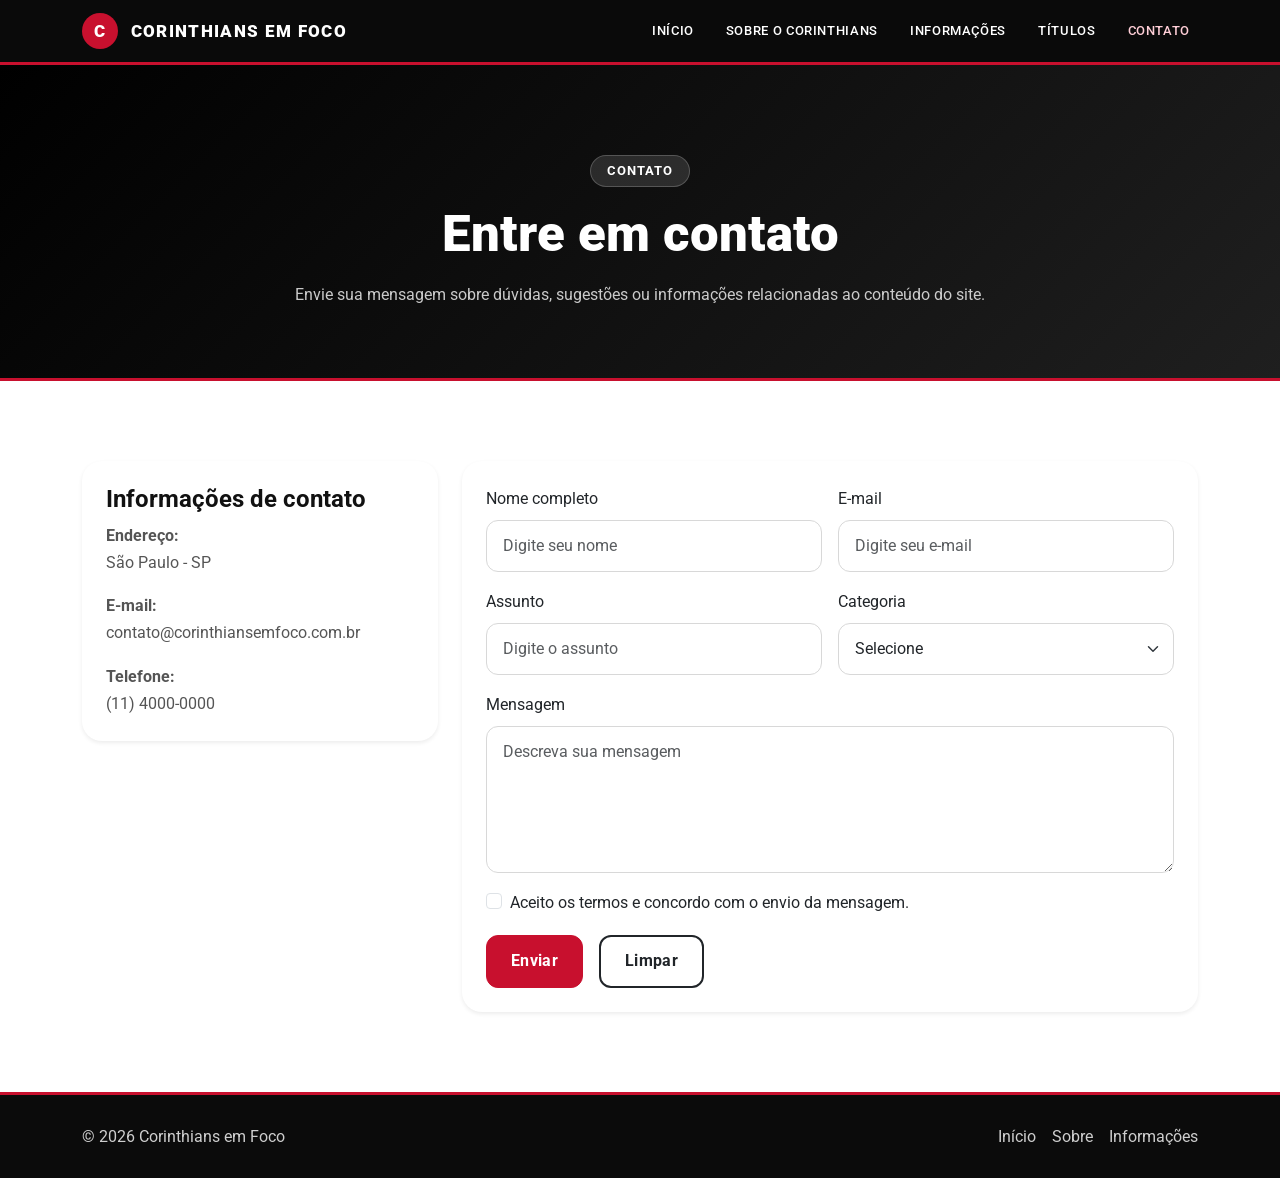
==== contato.html @ fe4ec122 "av1-3bimestre henrique" ====
<!DOCTYPE html>
<html lang="pt-BR">
<head>
  <meta charset="UTF-8">
  <meta name="viewport" content="width=device-width, initial-scale=1.0">
  <meta name="description" content="Formulário de contato do site Corinthians em Foco.">
  <title>Contato | Corinthians em Foco</title>
  <link rel="preconnect" href="https://fonts.googleapis.com">
  <link rel="preconnect" href="https://fonts.gstatic.com" crossorigin>
  <link href="https://fonts.googleapis.com/css2?family=Roboto:wght@400;500;700;900&display=swap" rel="stylesheet">
  <link href="https://cdn.jsdelivr.net/npm/bootstrap@5.3.3/dist/css/bootstrap.min.css" rel="stylesheet">
  <link rel="stylesheet" href="css/style.css">
</head>
<body>
  <header>
    <nav class="navbar navbar-expand-lg navbar-dark">
      <div class="container">
        <a class="navbar-brand" href="index.html">
          <span class="brand-mark">C</span> CORINTHIANS EM FOCO
        </a>
        <button class="navbar-toggler" type="button" data-bs-toggle="collapse" data-bs-target="#navbarCorinthians">
          <span class="navbar-toggler-icon"></span>
        </button>
        <div class="collapse navbar-collapse" id="navbarCorinthians">
          <ul class="navbar-nav ms-auto mb-2 mb-lg-0 gap-lg-3">
            <li class="nav-item"><a class="nav-link" href="index.html">Início</a></li>
            <li class="nav-item"><a class="nav-link" href="sobre.html">Sobre o Corinthians</a></li>
            <li class="nav-item"><a class="nav-link" href="informacoes.html">Informações</a></li>
            <li class="nav-item"><a class="nav-link" href="titulos.html">Títulos</a></li>
            <li class="nav-item"><a class="nav-link active" href="contato.html">Contato</a></li>
          </ul>
        </div>
      </div>
    </nav>
  </header>

  <main>
    <section class="page-banner">
      <div class="container text-center">
        <span class="badge badge-custom">Contato</span>
        <h1 class="mt-3">Entre em contato</h1>
        <p class="mb-0 mt-3">Envie sua mensagem sobre dúvidas, sugestões ou informações relacionadas ao conteúdo do site.</p>
      </div>
    </section>

    <section class="section">
      <div class="container">
        <div class="row g-4 align-items-start">
          <div class="col-lg-4">
            <div class="card h-100 border-0 shadow-sm">
              <div class="card-body p-4">
                <h3 class="card-title">Informações de contato</h3>
                <p class="card-text"><strong>Endereço:</strong><br>São Paulo - SP</p>
                <p class="card-text"><strong>E-mail:</strong><br>contato@corinthiansemfoco.com.br</p>
                <p class="card-text"><strong>Telefone:</strong><br>(11) 4000-0000</p>
              </div>
            </div>
          </div>

          <div class="col-lg-8">
            <div class="card border-0 shadow-sm">
              <div class="card-body p-4">
                <form>
                  <div class="row g-3">
                    <div class="col-md-6">
                      <label for="nome" class="form-label">Nome completo</label>
                      <input type="text" class="form-control" id="nome" placeholder="Digite seu nome" required>
                    </div>
                    <div class="col-md-6">
                      <label for="email" class="form-label">E-mail</label>
                      <input type="email" class="form-control" id="email" placeholder="Digite seu e-mail" required>
                    </div>
                    <div class="col-md-6">
                      <label for="assunto" class="form-label">Assunto</label>
                      <input type="text" class="form-control" id="assunto" placeholder="Digite o assunto" required>
                    </div>
                    <div class="col-md-6">
                      <label for="categoria" class="form-label">Categoria</label>
                      <select class="form-select" id="categoria" required>
                        <option value="">Selecione</option>
                        <option value="sugestao">Sugestão</option>
                        <option value="correcao">Correção de informação</option>
                        <option value="duvida">Dúvida</option>
                        <option value="feedback">Feedback</option>
                        <option value="outro">Outro</option>
                      </select>
                    </div>
                    <div class="col-12">
                      <label for="mensagem" class="form-label">Mensagem</label>
                      <textarea class="form-control" id="mensagem" rows="5" placeholder="Descreva sua mensagem" required></textarea>
                    </div>
                    <div class="col-12">
                      <div class="form-check">
                        <input class="form-check-input" type="checkbox" value="" id="aceito" required>
                        <label class="form-check-label" for="aceito">
                          Aceito os termos e concordo com o envio da mensagem.
                        </label>
                      </div>
                    </div>
                    <div class="col-12 d-flex gap-3 flex-wrap">
                      <button type="submit" class="btn btn-danger btn-custom">Enviar</button>
                      <button type="reset" class="btn btn-outline-dark btn-custom">Limpar</button>
                    </div>
                  </div>
                </form>
              </div>
            </div>
          </div>
        </div>
      </div>
    </section>
  </main>

  <footer class="footer">
    <div class="container d-flex flex-column flex-md-row justify-content-between align-items-center gap-3">
      <p class="mb-0">© 2026 Corinthians em Foco</p>
      <div class="d-flex gap-3">
        <a href="index.html">Início</a>
        <a href="sobre.html">Sobre</a>
        <a href="informacoes.html">Informações</a>
      </div>
    </div>
  </footer>

  <script src="https://cdn.jsdelivr.net/npm/bootstrap@5.3.3/dist/js/bootstrap.bundle.min.js"></script>
</body>
</html>
---- css/style.css ----
:root {
  --preto: #000000;
  --preto-suave: #111111;
  --branco: #ffffff;
  --cinza: #f3f3f3;
  --cinza-escuro: #252525;
  --vermelho: #c8102e;
  --vermelho-escuro: #8d0b22;
  --texto: #1a1a1a;
  --texto-muted: #555555;
  --sombra: 0 12px 32px rgba(0, 0, 0, 0.12);
}

* {
  box-sizing: border-box;
}

html {
  scroll-behavior: smooth;
}

body {
  font-family: 'Roboto', sans-serif;
  background: var(--branco);
  color: var(--texto);
  line-height: 1.7;
}

img {
  max-width: 100%;
  display: block;
}

a {
  text-decoration: none;
}

h1, h2, h3, h4, h5, h6 {
  font-weight: 700;
  line-height: 1.2;
}

p {
  margin-bottom: 1rem;
}

.navbar {
  background: rgba(0, 0, 0, 0.96) !important;
  border-bottom: 3px solid var(--vermelho);
}

.navbar-brand {
  color: var(--branco) !important;
  font-weight: 900;
  letter-spacing: 0.08em;
  font-size: 1.05rem;
}

.brand-mark {
  display: inline-flex;
  align-items: center;
  justify-content: center;
  width: 36px;
  height: 36px;
  border-radius: 50%;
  background: var(--vermelho);
  color: var(--branco);
  margin-right: 0.45rem;
  font-weight: 900;
}

.nav-link {
  color: var(--branco) !important;
  font-weight: 500;
  text-transform: uppercase;
  font-size: 0.8rem;
  letter-spacing: 0.05em;
}

.nav-link:hover,
.nav-link.active {
  color: #ffced7 !important;
}

.hero-section {
  background: linear-gradient(135deg, var(--preto), var(--cinza-escuro));
  color: var(--branco);
  padding: 90px 0 80px;
}

.hero-section h1 {
  font-size: clamp(2.4rem, 5vw, 4.2rem);
  font-weight: 900;
}

.hero-section .lead {
  font-size: 1.1rem;
  color: rgba(255, 255, 255, 0.85);
}

.hero-image {
  border-radius: 24px;
  box-shadow: var(--sombra);
  border: 3px solid rgba(255, 255, 255, 0.08);
}

.section {
  padding: 80px 0;
}

.section-light {
  background: var(--cinza);
}

.section-title {
  font-size: clamp(2rem, 3vw, 2.8rem);
  color: var(--preto-suave);
  margin-bottom: 1rem;
}

.card {
  border-radius: 20px;
  overflow: hidden;
  transition: transform 0.2s ease, box-shadow 0.2s ease;
}

.card:hover {
  transform: translateY(-5px);
  box-shadow: var(--sombra) !important;
}

.card-img-top {
  height: 220px;
  object-fit: cover;
}

.card-title {
  font-size: 1.5rem;
  color: var(--preto-suave);
}

.card-text {
  color: var(--texto-muted);
}

.badge-custom,
.badge-custom-dark {
  display: inline-block;
  padding: 0.55rem 1rem;
  border-radius: 999px;
  font-size: 0.8rem;
  letter-spacing: 0.08em;
  text-transform: uppercase;
  font-weight: 700;
}

.badge-custom {
  background: rgba(255, 255, 255, 0.12);
  color: var(--branco);
  border: 1px solid rgba(255, 255, 255, 0.2);
}

.badge-custom-dark {
  background: rgba(200, 16, 46, 0.12);
  color: var(--vermelho-escuro);
}

.btn-custom {
  border-radius: 12px;
  padding: 0.8rem 1.5rem;
  font-weight: 700;
  letter-spacing: 0.02em;
  transition: all 0.2s ease;
}

.btn-danger {
  background: var(--vermelho);
  border-color: var(--vermelho);
}

.btn-danger:hover {
  background: var(--vermelho-escuro);
  border-color: var(--vermelho-escuro);
}

.btn-outline-light:hover {
  background: var(--branco);
  color: var(--preto);
}

.btn-outline-dark {
  border-width: 2px;
}

.page-banner {
  background: linear-gradient(135deg, var(--preto), #1f1f1f);
  color: var(--branco);
  padding: 90px 0 70px;
  border-bottom: 3px solid var(--vermelho);
}

.page-banner--compact {
  padding-top: 80px;
  padding-bottom: 60px;
}

.page-banner h1 {
  font-size: clamp(2.1rem, 4vw, 3.5rem);
  font-weight: 900;
}

.page-banner p {
  color: rgba(255,255,255,0.78);
}

.alert {
  border-radius: 16px;
  border: 1px solid rgba(0,0,0,0.08);
  font-weight: 500;
}

.alert-dark {
  background: #111111;
  color: var(--branco);
}

.form-control,
.form-select {
  border-radius: 12px;
  border: 1px solid #d8d8d8;
  padding: 0.8rem 1rem;
}

.form-control:focus,
.form-select:focus {
  border-color: var(--vermelho);
  box-shadow: 0 0 0 0.2rem rgba(200, 16, 46, 0.15);
}

.table {
  border-radius: 18px;
  overflow: hidden;
}

.table-dark {
  background: var(--preto);
}

.footer {
  background: #0b0b0b;
  color: rgba(255,255,255,0.8);
  padding: 28px 0;
  border-top: 3px solid var(--vermelho);
}

.footer a {
  color: rgba(255,255,255,0.8);
}

.footer a:hover {
  color: var(--branco);
}

.card-icon {
  font-size: 2rem;
  margin-bottom: 0.8rem;
}

@media (max-width: 991px) {
  .navbar-brand {
    font-size: 0.9rem;
  }

  .hero-section {
    padding-top: 60px;
  }
}

@media (max-width: 576px) {
  .btn-custom {
    width: 100%;
  }

  .navbar-nav {
    padding-top: 1rem;
  }
}
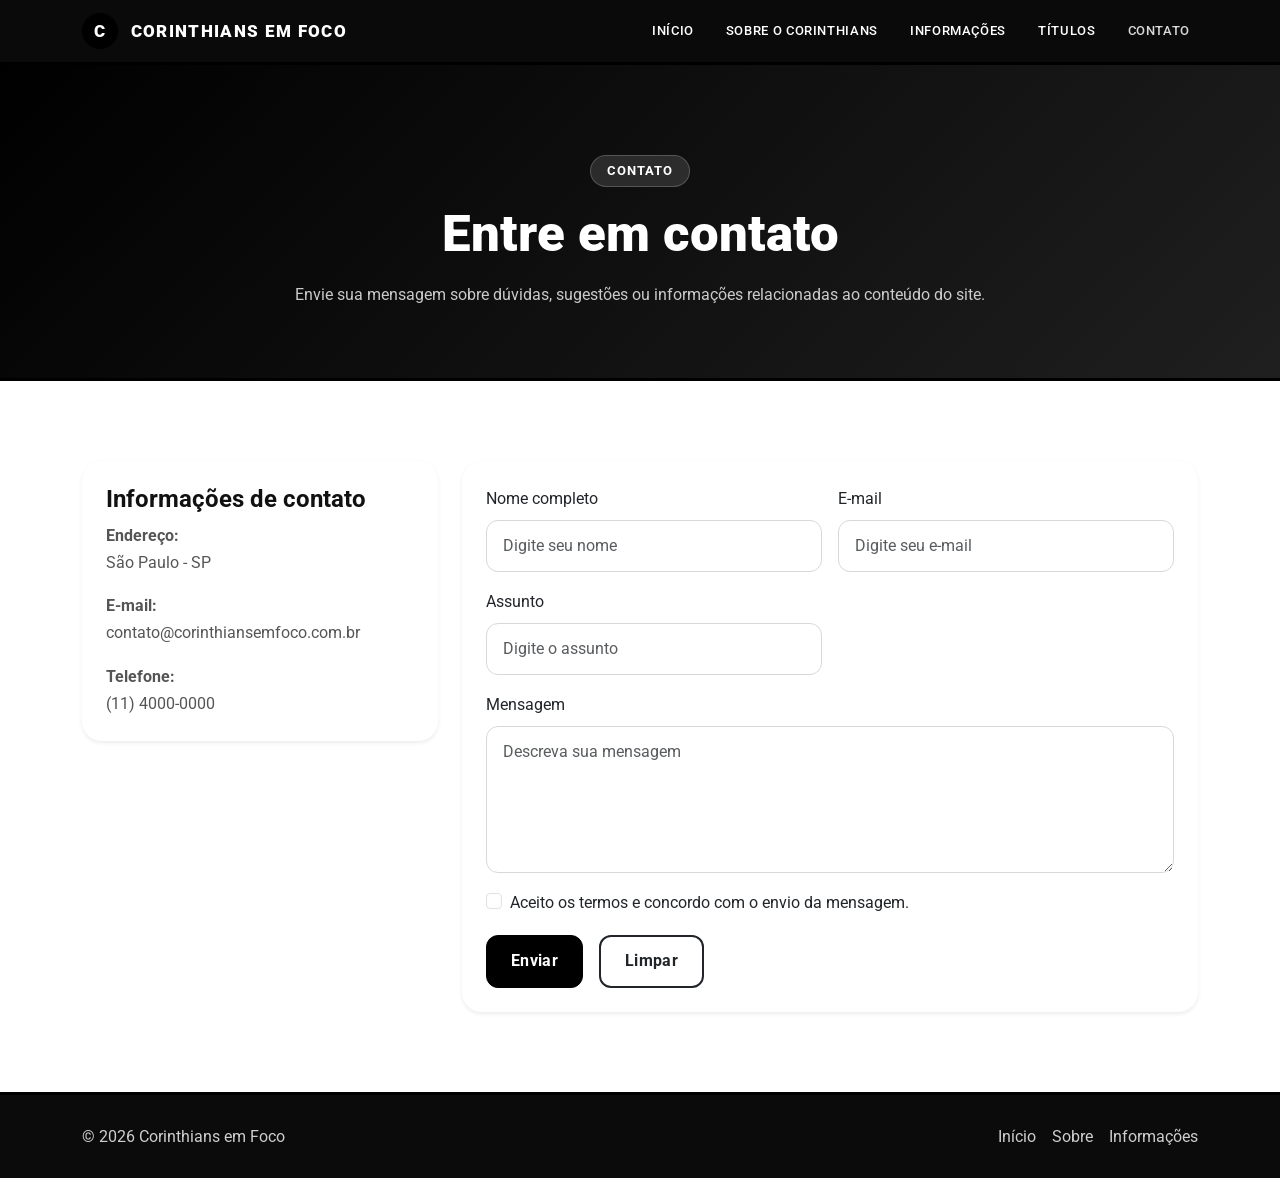
==== commit 8bc8425f: "sem categoria" ====
--- a/contato.html
+++ b/contato.html
@@ -74,17 +74,6 @@
                       <label for="assunto" class="form-label">Assunto</label>
                       <input type="text" class="form-control" id="assunto" placeholder="Digite o assunto" required>
                     </div>
-                    <div class="col-md-6">
-                      <label for="categoria" class="form-label">Categoria</label>
-                      <select class="form-select" id="categoria" required>
-                        <option value="">Selecione</option>
-                        <option value="sugestao">Sugestão</option>
-                        <option value="correcao">Correção de informação</option>
-                        <option value="duvida">Dúvida</option>
-                        <option value="feedback">Feedback</option>
-                        <option value="outro">Outro</option>
-                      </select>
-                    </div>
                     <div class="col-12">
                       <label for="mensagem" class="form-label">Mensagem</label>
                       <textarea class="form-control" id="mensagem" rows="5" placeholder="Descreva sua mensagem" required></textarea>
--- a/css/style.css
+++ b/css/style.css
@@ -4,8 +4,8 @@
   --branco: #ffffff;
   --cinza: #f3f3f3;
   --cinza-escuro: #252525;
-  --vermelho: #c8102e;
-  --vermelho-escuro: #8d0b22;
+  --vermelho: #111111;
+  --vermelho-escuro: #333333;
   --texto: #1a1a1a;
   --texto-muted: #555555;
   --sombra: 0 12px 32px rgba(0, 0, 0, 0.12);
@@ -46,7 +46,7 @@
 
 .navbar {
   background: rgba(0, 0, 0, 0.96) !important;
-  border-bottom: 3px solid var(--vermelho);
+  border-bottom: 3px solid var(--preto);
 }
 
 .navbar-brand {
@@ -63,7 +63,7 @@
   width: 36px;
   height: 36px;
   border-radius: 50%;
-  background: var(--vermelho);
+  background: var(--preto);
   color: var(--branco);
   margin-right: 0.45rem;
   font-weight: 900;
@@ -79,7 +79,7 @@
 
 .nav-link:hover,
 .nav-link.active {
-  color: #ffced7 !important;
+  color: #d9d9d9 !important;
 }
 
 .hero-section {
@@ -161,8 +161,8 @@
 }
 
 .badge-custom-dark {
-  background: rgba(200, 16, 46, 0.12);
-  color: var(--vermelho-escuro);
+  background: rgba(0, 0, 0, 0.06);
+  color: var(--preto-suave);
 }
 
 .btn-custom {
@@ -174,13 +174,15 @@
 }
 
 .btn-danger {
-  background: var(--vermelho);
-  border-color: var(--vermelho);
+  background: var(--preto);
+  border-color: var(--preto);
+  color: var(--branco);
 }
 
 .btn-danger:hover {
   background: var(--vermelho-escuro);
   border-color: var(--vermelho-escuro);
+  color: var(--branco);
 }
 
 .btn-outline-light:hover {
@@ -196,7 +198,7 @@
   background: linear-gradient(135deg, var(--preto), #1f1f1f);
   color: var(--branco);
   padding: 90px 0 70px;
-  border-bottom: 3px solid var(--vermelho);
+  border-bottom: 3px solid var(--preto);
 }
 
 .page-banner--compact {
@@ -233,8 +235,8 @@
 
 .form-control:focus,
 .form-select:focus {
-  border-color: var(--vermelho);
-  box-shadow: 0 0 0 0.2rem rgba(200, 16, 46, 0.15);
+  border-color: var(--preto);
+  box-shadow: 0 0 0 0.2rem rgba(0, 0, 0, 0.12);
 }
 
 .table {
@@ -250,7 +252,7 @@
   background: #0b0b0b;
   color: rgba(255,255,255,0.8);
   padding: 28px 0;
-  border-top: 3px solid var(--vermelho);
+  border-top: 3px solid var(--preto);
 }
 
 .footer a {
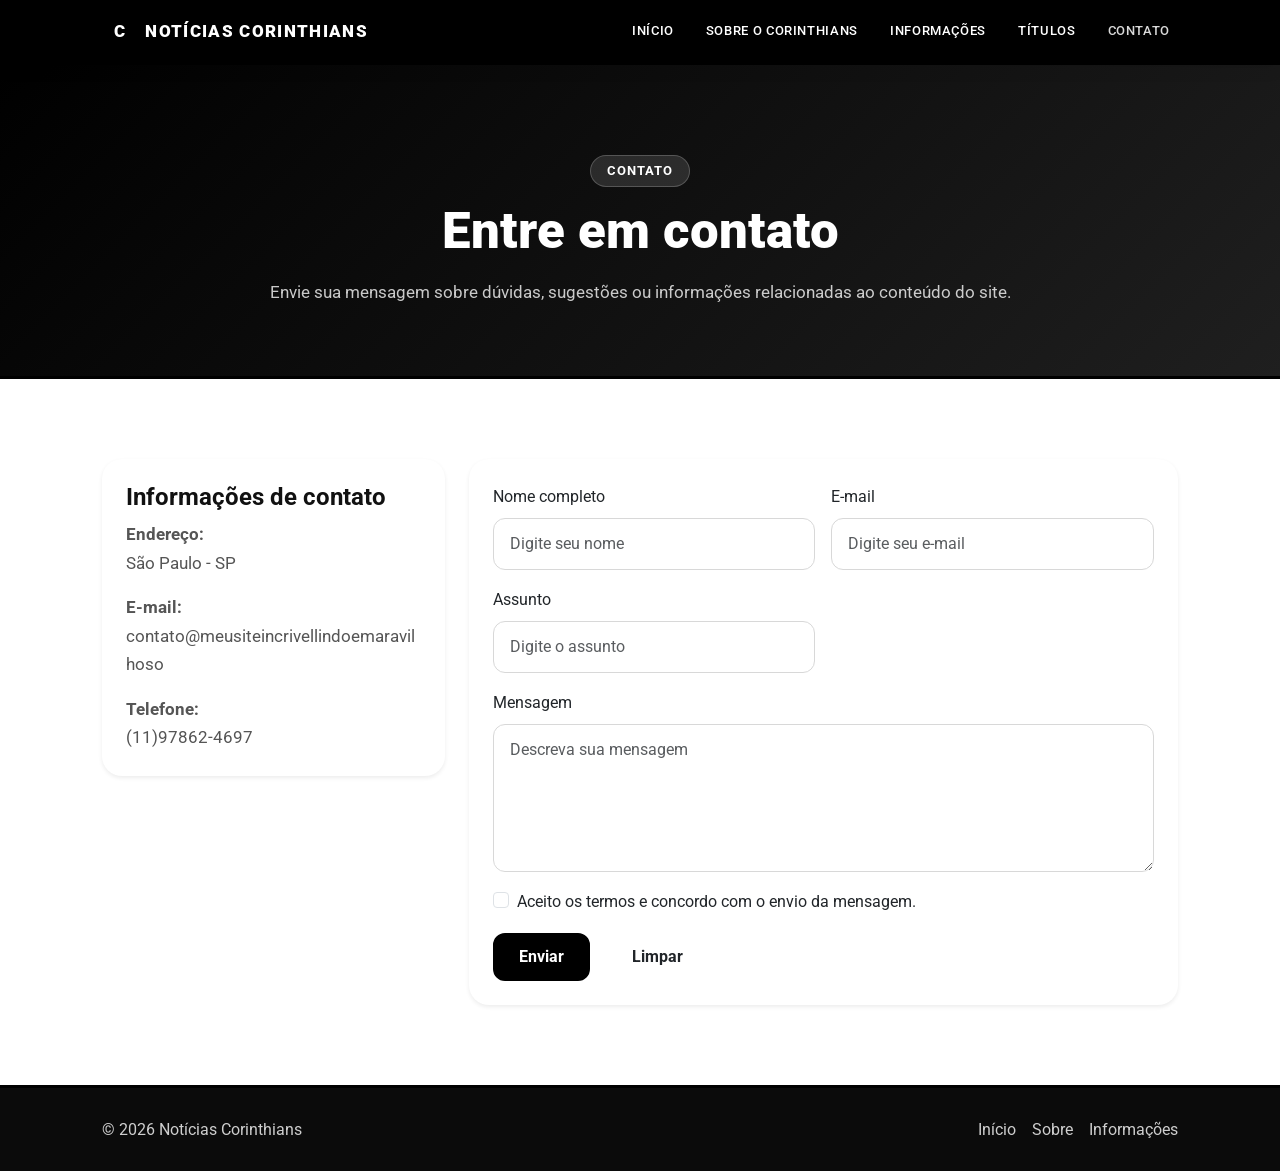
==== commit 693f9ec1: "fim" ====
--- a/contato.html
+++ b/contato.html
@@ -3,8 +3,8 @@
 <head>
   <meta charset="UTF-8">
   <meta name="viewport" content="width=device-width, initial-scale=1.0">
-  <meta name="description" content="Formulário de contato do site Corinthians em Foco.">
-  <title>Contato | Corinthians em Foco</title>
+  <meta name="description" content="Formulário de contato do site Notícias Corinthians.">
+  <title>Contato | Notícias Corinthians</title>
   <link rel="preconnect" href="https://fonts.googleapis.com">
   <link rel="preconnect" href="https://fonts.gstatic.com" crossorigin>
   <link href="https://fonts.googleapis.com/css2?family=Roboto:wght@400;500;700;900&display=swap" rel="stylesheet">
@@ -16,7 +16,7 @@
     <nav class="navbar navbar-expand-lg navbar-dark">
       <div class="container">
         <a class="navbar-brand" href="index.html">
-          <span class="brand-mark">C</span> CORINTHIANS EM FOCO
+          <span class="brand-mark">C</span> NOTÍCIAS CORINTHIANS
         </a>
         <button class="navbar-toggler" type="button" data-bs-toggle="collapse" data-bs-target="#navbarCorinthians">
           <span class="navbar-toggler-icon"></span>
@@ -51,8 +51,8 @@
               <div class="card-body p-4">
                 <h3 class="card-title">Informações de contato</h3>
                 <p class="card-text"><strong>Endereço:</strong><br>São Paulo - SP</p>
-                <p class="card-text"><strong>E-mail:</strong><br>contato@corinthiansemfoco.com.br</p>
-                <p class="card-text"><strong>Telefone:</strong><br>(11) 4000-0000</p>
+                <p class="card-text"><strong>E-mail:</strong><br>contato@meusiteincrivellindoemaravilhoso</p>
+                <p class="card-text"><strong>Telefone:</strong><br>(11)97862-4697</p>
               </div>
             </div>
           </div>
@@ -102,7 +102,7 @@
 
   <footer class="footer">
     <div class="container d-flex flex-column flex-md-row justify-content-between align-items-center gap-3">
-      <p class="mb-0">© 2026 Corinthians em Foco</p>
+      <p class="mb-0">© 2026 Notícias Corinthians</p>
       <div class="d-flex gap-3">
         <a href="index.html">Início</a>
         <a href="sobre.html">Sobre</a>
--- a/css/style.css
+++ b/css/style.css
@@ -1,17 +1,32 @@
 :root {
   --preto: #000000;
   --preto-suave: #111111;
-  --branco: #ffffff;
   --cinza: #f3f3f3;
   --cinza-escuro: #252525;
+  --branco: #ffffff;
   --vermelho: #111111;
   --vermelho-escuro: #333333;
   --texto: #1a1a1a;
   --texto-muted: #555555;
   --sombra: 0 12px 32px rgba(0, 0, 0, 0.12);
+  --green-900: #000000;
+  --green-700: #111111;
+  --green-500: #111111;
+  --green-200: #f3f3f3;
+  --gray-900: #ffffff;
+  --gray-700: #ffffff;
+  --gray-200: #edf2f2;
+  --white: #ffffff;
+  --light-color: #f3f3f3;
+  --dark-color: #111111;
+  --primary-color: #111111;
+  --border-radius: 20px;
+  --transition: all 0.2s ease;
 }
 
 * {
+  margin: 0;
+  padding: 0;
   box-sizing: border-box;
 }
 
@@ -33,6 +48,7 @@
 
 a {
   text-decoration: none;
+  color: inherit;
 }
 
 h1, h2, h3, h4, h5, h6 {
@@ -42,6 +58,19 @@
 
 p {
   margin-bottom: 1rem;
+}
+
+.container {
+  width: min(1100px, calc(100% - 40px));
+  margin: 0 auto;
+}
+
+header {
+  background: rgba(0, 0, 0, 0.96);
+  position: sticky;
+  top: 0;
+  z-index: 10;
+  box-shadow: 0 4px 15px rgba(0, 0, 0, 0.08);
 }
 
 .navbar {
@@ -54,9 +83,12 @@
   font-weight: 900;
   letter-spacing: 0.08em;
   font-size: 1.05rem;
-}
-
-.brand-mark {
+  display: flex;
+  align-items: center;
+}
+
+.brand-mark,
+.logo-badge {
   display: inline-flex;
   align-items: center;
   justify-content: center;
@@ -82,15 +114,35 @@
   color: #d9d9d9 !important;
 }
 
-.hero-section {
+.hero-section,
+.hero {
   background: linear-gradient(135deg, var(--preto), var(--cinza-escuro));
   color: var(--branco);
   padding: 90px 0 80px;
 }
 
-.hero-section h1 {
+.hero-section h1,
+.hero h1,
+.section-header h2,
+.page-banner h1,
+.hero-text h1 {
   font-size: clamp(2.4rem, 5vw, 4.2rem);
   font-weight: 900;
+  line-height: 1.1;
+  margin-bottom: 18px;
+}
+
+.hero-section .lead,
+.hero p,
+.hero-text p,
+.page-banner p,
+.media-copy p,
+.info-card p,
+.card p,
+.text-block p,
+.contact-list p {
+  color: rgba(255, 255, 255, 0.9);
+  font-size: 1.05rem;
 }
 
 .hero-section .lead {
@@ -98,53 +150,80 @@
   color: rgba(255, 255, 255, 0.85);
 }
 
-.hero-image {
+.hero-image,
+.hero-media img {
   border-radius: 24px;
   box-shadow: var(--sombra);
   border: 3px solid rgba(255, 255, 255, 0.08);
-}
-
-.section {
-  padding: 80px 0;
-}
-
-.section-light {
-  background: var(--cinza);
-}
-
-.section-title {
-  font-size: clamp(2rem, 3vw, 2.8rem);
-  color: var(--preto-suave);
-  margin-bottom: 1rem;
-}
-
-.card {
-  border-radius: 20px;
-  overflow: hidden;
-  transition: transform 0.2s ease, box-shadow 0.2s ease;
-}
-
-.card:hover {
-  transform: translateY(-5px);
-  box-shadow: var(--sombra) !important;
-}
-
-.card-img-top {
-  height: 220px;
+  width: 100%;
   object-fit: cover;
 }
 
-.card-title {
-  font-size: 1.5rem;
-  color: var(--preto-suave);
-}
-
-.card-text {
-  color: var(--texto-muted);
+.hero-content,
+.hero-text,
+.hero-media {
+  display: grid;
+  gap: 24px;
+}
+
+.hero-actions {
+  display: flex;
+  gap: 16px;
+  flex-wrap: wrap;
+  margin: 28px 0;
+}
+
+.btn,
+.btn-custom {
+  display: inline-flex;
+  align-items: center;
+  justify-content: center;
+  min-height: 48px;
+  padding: 0 24px;
+  border-radius: 12px;
+  font-weight: 700;
+  border: 2px solid transparent;
+  transition: all 0.2s ease;
+}
+
+.btn:hover,
+.btn-custom:hover {
+  transform: translateY(-2px);
+}
+
+.btn-primary,
+.btn-danger {
+  background: var(--preto);
+  border-color: var(--preto);
+  color: var(--branco);
+}
+
+.btn-secondary,
+.btn-outline-light {
+  border-color: rgba(255, 255, 255, 0.5);
+  background: transparent;
+  color: var(--branco);
+}
+
+.btn-danger:hover {
+  background: var(--vermelho-escuro);
+  border-color: var(--vermelho-escuro);
+  color: var(--branco);
+}
+
+.btn-outline-light:hover {
+  background: var(--branco);
+  color: var(--preto);
+}
+
+.btn-outline-dark {
+  border-width: 2px;
 }
 
 .badge-custom,
-.badge-custom-dark {
+.badge-custom-dark,
+.tag,
+.eyebrow {
   display: inline-block;
   padding: 0.55rem 1rem;
   border-radius: 999px;
@@ -154,7 +233,9 @@
   font-weight: 700;
 }
 
-.badge-custom {
+.badge-custom,
+.tag,
+.eyebrow {
   background: rgba(255, 255, 255, 0.12);
   color: var(--branco);
   border: 1px solid rgba(255, 255, 255, 0.2);
@@ -165,33 +246,55 @@
   color: var(--preto-suave);
 }
 
-.btn-custom {
-  border-radius: 12px;
-  padding: 0.8rem 1.5rem;
-  font-weight: 700;
-  letter-spacing: 0.02em;
-  transition: all 0.2s ease;
-}
-
-.btn-danger {
-  background: var(--preto);
-  border-color: var(--preto);
-  color: var(--branco);
-}
-
-.btn-danger:hover {
-  background: var(--vermelho-escuro);
-  border-color: var(--vermelho-escuro);
-  color: var(--branco);
-}
-
-.btn-outline-light:hover {
+.section,
+.page-section {
+  padding: 80px 0;
+}
+
+.section-light {
+  background: var(--cinza);
+}
+
+.section-title {
+  font-size: clamp(2rem, 3vw, 2.8rem);
+  color: var(--preto-suave);
+  margin-bottom: 1rem;
+}
+
+.card,
+.news-card,
+.team-card {
+  border-radius: 20px;
+  overflow: hidden;
+  transition: transform 0.2s ease, box-shadow 0.2s ease;
   background: var(--branco);
-  color: var(--preto);
-}
-
-.btn-outline-dark {
-  border-width: 2px;
+}
+
+.card:hover,
+.news-card:hover,
+.team-card:hover {
+  transform: translateY(-5px);
+  box-shadow: var(--sombra) !important;
+}
+
+.card-img-top,
+.team-card img,
+.news-card img {
+  height: 220px;
+  object-fit: cover;
+  width: 100%;
+}
+
+.card-title,
+.card h3 {
+  font-size: 1.5rem;
+  color: var(--preto-suave);
+}
+
+.card-text,
+.card p,
+.card-body p {
+  color: var(--texto-muted);
 }
 
 .page-banner {
@@ -212,12 +315,18 @@
 }
 
 .page-banner p {
-  color: rgba(255,255,255,0.78);
+  color: rgba(255, 255, 255, 0.78);
+}
+
+.text-block {
+  max-width: 850px;
+  margin: 0 auto 42px;
+  text-align: center;
 }
 
 .alert {
   border-radius: 16px;
-  border: 1px solid rgba(0,0,0,0.08);
+  border: 1px solid rgba(0, 0, 0, 0.08);
   font-weight: 500;
 }
 
@@ -227,16 +336,22 @@
 }
 
 .form-control,
-.form-select {
+.form-select,
+.contact-form input,
+.contact-form textarea {
   border-radius: 12px;
   border: 1px solid #d8d8d8;
   padding: 0.8rem 1rem;
+  width: 100%;
 }
 
 .form-control:focus,
-.form-select:focus {
+.form-select:focus,
+.contact-form input:focus,
+.contact-form textarea:focus {
   border-color: var(--preto);
   box-shadow: 0 0 0 0.2rem rgba(0, 0, 0, 0.12);
+  outline: none;
 }
 
 .table {
@@ -250,13 +365,13 @@
 
 .footer {
   background: #0b0b0b;
-  color: rgba(255,255,255,0.8);
+  color: rgba(255, 255, 255, 0.8);
   padding: 28px 0;
   border-top: 3px solid var(--preto);
 }
 
 .footer a {
-  color: rgba(255,255,255,0.8);
+  color: rgba(255, 255, 255, 0.8);
 }
 
 .footer a:hover {
@@ -268,22 +383,265 @@
   margin-bottom: 0.8rem;
 }
 
+.about,
+.energy-types,
+.benefits,
+.contact {
+  padding: 80px 20px;
+}
+
+.about {
+  background: var(--light-color);
+}
+
+.about h2,
+.energy-types h2,
+.benefits h2,
+.contact h2 {
+  text-align: center;
+  font-size: 2.5rem;
+  margin-bottom: 3rem;
+  color: var(--dark-color);
+}
+
+.about-content {
+  max-width: 800px;
+  margin: 0 auto;
+  font-size: 1.1rem;
+  line-height: 1.8;
+  text-align: justify;
+}
+
+.energy-types {
+  background: var(--branco);
+}
+
+.cards-grid {
+  display: grid;
+  grid-template-columns: repeat(auto-fit, minmax(250px, 1fr));
+  gap: 2rem;
+}
+
+.benefits {
+  background: linear-gradient(135deg, #ecf0f1, #bdc3c7);
+}
+
+.benefits-list {
+  max-width: 800px;
+  margin: 0 auto;
+  list-style: none;
+}
+
+.benefits-list li {
+  background: var(--branco);
+  padding: 1.5rem;
+  margin-bottom: 1rem;
+  border-left: 4px solid var(--primary-color);
+  border-radius: 4px;
+  box-shadow: 0 2px 8px rgba(0, 0, 0, 0.08);
+  transition: var(--transition);
+}
+
+.benefits-list li:hover {
+  transform: translateX(10px);
+}
+
+.benefits-list strong {
+  color: var(--primary-color);
+}
+
+.contact {
+  background: var(--light-color);
+}
+
+.contact-form {
+  max-width: 760px;
+  margin: 0 auto;
+  background: var(--branco);
+  padding: 30px;
+  border-radius: 18px;
+  box-shadow: var(--sombra);
+}
+
+.form-row {
+  display: grid;
+  grid-template-columns: 1fr 1fr;
+  gap: 18px;
+}
+
+.contact-form input,
+.contact-form textarea {
+  margin-bottom: 18px;
+  background: #f8fbfa;
+}
+
+.team-grid,
+.metric-grid {
+  display: grid;
+  gap: 2rem;
+}
+
+.team-grid {
+  grid-template-columns: repeat(3, minmax(0, 1fr));
+}
+
+.metric-grid {
+  grid-template-columns: repeat(4, minmax(0, 1fr));
+}
+
+.hero-stats {
+  list-style: none;
+  display: flex;
+  gap: 28px;
+  flex-wrap: wrap;
+  margin-top: 18px;
+}
+
+.hero-stats li {
+  display: flex;
+  flex-direction: column;
+}
+
+.hero-stats strong {
+  font-size: 1.6rem;
+}
+
+.hero-stats span {
+  font-size: 0.85rem;
+  opacity: 0.8;
+}
+
 @media (max-width: 991px) {
   .navbar-brand {
     font-size: 0.9rem;
   }
 
-  .hero-section {
+  .hero-section,
+  .hero {
     padding-top: 60px;
   }
+
+  .team-grid,
+  .metric-grid {
+    grid-template-columns: repeat(2, minmax(0, 1fr));
+  }
 }
 
 @media (max-width: 576px) {
-  .btn-custom {
+  .btn-custom,
+  .btn,
+  .btn-danger,
+  .btn-outline-light {
     width: 100%;
   }
 
   .navbar-nav {
     padding-top: 1rem;
   }
-}
+
+  .form-row,
+  .team-grid,
+  .metric-grid {
+    grid-template-columns: 1fr;
+  }
+}
+
+.metric {
+  text-align: center;
+}
+
+.metric strong {
+  display: block;
+  font-size: 2.2rem;
+  color: var(--green-700);
+}
+
+.news-grid {
+  grid-template-columns: repeat(3, minmax(0, 1fr));
+  display: grid;
+  gap: 2rem;
+}
+
+.news-card {
+  padding: 0;
+  overflow: hidden;
+}
+
+.news-card-content {
+  padding: 24px;
+}
+
+.news-card .news-meta {
+  display: inline-block;
+  background: var(--green-200);
+  color: var(--green-900);
+  font-size: 0.75rem;
+  padding: 7px 10px;
+  border-radius: 999px;
+  margin-bottom: 12px;
+}
+
+.contact-layout {
+  display: grid;
+  grid-template-columns: 0.9fr 1.1fr;
+  gap: 30px;
+  align-items: start;
+}
+
+.contact-info {
+  background: var(--gray-200);
+  border-radius: 18px;
+  padding: 30px;
+}
+
+.contact-list {
+  list-style: none;
+  margin-top: 22px;
+}
+
+.contact-list li {
+  margin-bottom: 18px;
+}
+
+@media (max-width: 900px) {
+  .hero-content,
+  .media-layout,
+  .contact-layout,
+  .info-grid,
+  .cards-grid,
+  .team-grid,
+  .news-grid,
+  .metric-grid {
+    grid-template-columns: 1fr;
+  }
+
+  .nav-wrapper {
+    flex-direction: column;
+    justify-content: center;
+    padding: 18px 0;
+  }
+
+  .nav-menu {
+    margin-top: 14px;
+    flex-wrap: wrap;
+    justify-content: center;
+  }
+
+  .hero {
+    padding-top: 60px;
+  }
+}
+
+@media (max-width: 560px) {
+  .form-row {
+    grid-template-columns: 1fr;
+  }
+
+  .hero-stats {
+    gap: 14px;
+  }
+
+  .btn {
+    width: 100%;
+  }
+}
